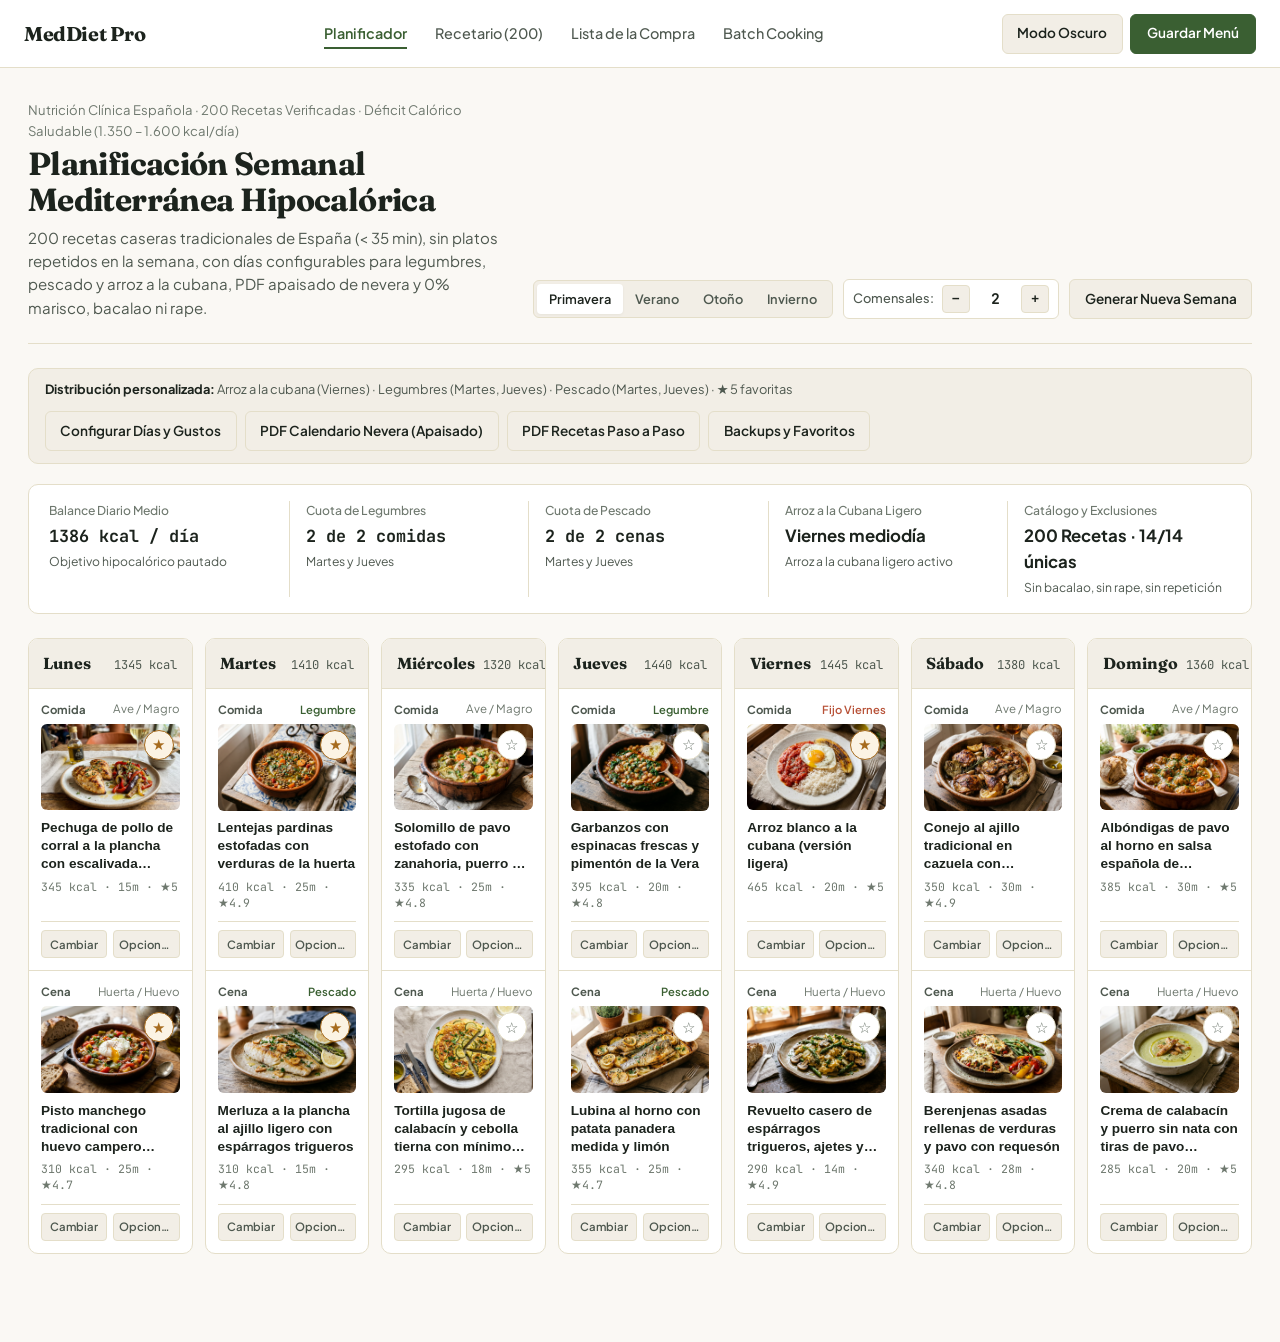
==== index.html @ 4112fdad "feat: inicializacion de MedDiet Pro con 200 recetas, motor relacional y LAMP stack" ====
<!doctype html>
<html lang="es" data-theme="light">
  <head>
    <meta charset="UTF-8" />
    <meta name="viewport" content="width=device-width, initial-scale=1.0" />
    <title>MedDiet Pro — Planificador Mediterráneo Hipocalórico (200 Recetas)</title>
    <meta name="description" content="Aplicación web profesional (LAMP + Vanilla JS ES6+) con 200 recetas mediterráneas españolas hipocalóricas verificadas, personalización de días, generador de PDF apaisado para nevera y recetario paso a paso, favoritos y copias de seguridad." />
    <meta property="og:title" content="MedDiet Pro — Planificador Mediterráneo Hipocalórico (200 Recetas)" />
    <meta property="og:description" content="Aplicación web profesional (LAMP + Vanilla JS ES6+) con 200 recetas mediterráneas españolas hipocalóricas verificadas, personalización de días, generador de PDF apaisado para nevera y recetario paso a paso, favoritos y copias de seguridad." />
    <meta property="og:type" content="website" />
    <meta name="twitter:card" content="summary_large_image" />
    <link rel="preconnect" href="https://fonts.googleapis.com" />
    <link rel="preconnect" href="https://fonts.gstatic.com" crossorigin />
    <link href="https://fonts.googleapis.com/css2?family=Fraunces:opsz,wght@9..144,600;9..144,700&family=JetBrains+Mono:wght@500;700&family=Plus+Jakarta+Sans:wght@400;500;600;700&display=swap" rel="stylesheet" />
    <link rel="stylesheet" href="assets/css/styles.css" />
  </head>
  <body>
    <!-- TOP BAR CONTRACT: 3 ZONAS ESTRICTAS (Marca | 4 Enlaces | Acciones) -->
    <header class="top-header">
      <div class="top-header-inner">
        <button type="button" class="brand-wordmark" data-nav-view="planner">
          MedDiet Pro
        </button>

        <nav class="primary-nav" aria-label="Navegación principal">
          <button type="button" class="nav-link is-active" data-nav-view="planner" aria-current="page">
            Planificador
          </button>
          <button type="button" class="nav-link" data-nav-view="catalog">
            Recetario (200)
          </button>
          <button type="button" class="nav-link" data-nav-view="shopping">
            Lista de la Compra
          </button>
          <button type="button" class="nav-link" data-nav-view="batch">
            Batch Cooking
          </button>
        </nav>

        <div class="header-actions">
          <button type="button" class="btn-secondary" id="theme-toggle-btn" aria-label="Cambiar a modo oscuro">
            Modo Oscuro
          </button>
          <button type="button" class="btn-primary" id="open-saved-menus-btn">
            Guardar Menú
          </button>
        </div>
      </div>
    </header>

    <!-- CONTENEDOR PRINCIPAL SPA -->
    <main class="workspace-container">
      <!-- CABECERA OPERATIVA Y CONTROLES CLÍNICOS -->
      <section class="hero-workspace-bar" aria-label="Configuración del plan semanal">
        <div class="workspace-title-block">
          <p class="workspace-kicker">Nutrición Clínica Española · 200 Recetas Verificadas · Déficit Calórico Saludable (1.350 – 1.600 kcal/día)</p>
          <h1>Planificación Semanal Mediterránea Hipocalórica</h1>
          <p class="workspace-subtitle">
            200 recetas caseras tradicionales de España (&lt; 35 min), sin platos repetidos en la semana, con días configurables para legumbres, pescado y arroz a la cubana, PDF apaisado de nevera y 0% marisco, bacalao ni rape.
          </p>
        </div>

        <div class="controls-cluster">
          <!-- Selector de Estación del Año -->
          <div class="segmented-group" role="group" aria-label="Estación del año">
            <button type="button" class="seg-btn is-active" data-season-btn="primavera" aria-pressed="true">Primavera</button>
            <button type="button" class="seg-btn" data-season-btn="verano" aria-pressed="false">Verano</button>
            <button type="button" class="seg-btn" data-season-btn="otono" aria-pressed="false">Otoño</button>
            <button type="button" class="seg-btn" data-season-btn="invierno" aria-pressed="false">Invierno</button>
          </div>

          <!-- Selector de Comensales (1 a 12 personas) -->
          <div class="diners-stepper" role="group" aria-label="Número de comensales">
            <span class="diners-label">Comensales:</span>
            <button type="button" class="stepper-btn" id="diners-dec-btn" aria-label="Reducir comensales">−</button>
            <span class="diners-count tabular-nums" id="diners-count-display">2</span>
            <button type="button" class="stepper-btn" id="diners-inc-btn" aria-label="Aumentar comensales">+</button>
          </div>

          <button type="button" class="btn-secondary" id="regenerate-week-btn">
            Generar Nueva Semana
          </button>
        </div>
      </section>

      <!-- ==================================================================
           VISTA 1: PLANIFICADOR SEMANAL (7 DÍAS · 14 COMIDAS)
           ================================================================== -->
      <section id="view-planner" class="view-section is-active" aria-label="Calendario semanal">
        <!-- Barra de Personalización, Generadores PDF (Nevera Apaisado + Recetas) y Backups -->
        <div class="planner-utility-bar" aria-label="Herramientas de personalización, impresión PDF y copias de seguridad">
          <div class="utility-summary-text" id="active-preferences-summary">
            <strong>Distribución activa:</strong> Arroz a la cubana (Viernes) · Legumbres (Martes, Jueves) · Pescado (Martes, Jueves) · 0 repeticiones semanales
          </div>
          <div class="utility-actions-group">
            <button type="button" class="btn-secondary" id="open-preferences-btn">
              Configurar Días y Gustos
            </button>
            <button type="button" class="btn-secondary" id="open-fridge-pdf-btn">
              PDF Calendario Nevera (Apaisado)
            </button>
            <button type="button" class="btn-secondary" id="open-booklet-pdf-btn">
              PDF Recetas Paso a Paso
            </button>
            <button type="button" class="btn-secondary" id="open-backup-modal-btn">
              Backups y Favoritos
            </button>
          </div>
        </div>

        <!-- Franja de Auditoría de Reglas Nutricionales Estrictas -->
        <div class="nutrition-summary-strip" aria-label="Resumen de reglas nutricionales">
          <div class="metric-cell">
            <span class="metric-title">Balance Diario Medio</span>
            <span class="metric-value tabular-nums" id="metric-avg-kcal">1415 kcal / día</span>
            <span class="metric-sub">Objetivo hipocalórico pautado</span>
          </div>
          <div class="metric-cell">
            <span class="metric-title">Cuota de Legumbres</span>
            <span class="metric-value tabular-nums" id="metric-legumes">2 de 2 comidas</span>
            <span class="metric-sub" id="metric-legumes-sub">Martes y Jueves (mediodía)</span>
          </div>
          <div class="metric-cell">
            <span class="metric-title">Cuota de Pescado</span>
            <span class="metric-value tabular-nums" id="metric-fish">2 de 2 cenas</span>
            <span class="metric-sub" id="metric-fish-sub">Martes y Jueves (noche)</span>
          </div>
          <div class="metric-cell">
            <span class="metric-title">Arroz a la Cubana Ligero</span>
            <span class="metric-value" id="metric-friday">Viernes mediodía</span>
            <span class="metric-sub" id="metric-friday-sub">Día configurable por comensal</span>
          </div>
          <div class="metric-cell">
            <span class="metric-title">Catálogo y Exclusiones</span>
            <span class="metric-value" id="metric-exclusions">200 Recetas · 0% Marisco</span>
            <span class="metric-sub">Sin bacalao, sin rape, sin repetición</span>
          </div>
        </div>

        <!-- Pestañas deslizables por día en móvil -->
        <div class="mobile-day-strip" id="mobile-day-tabs" aria-label="Seleccionar día de la semana"></div>

        <!-- Cuadrícula de 7 días (Lunes a Domingo) -->
        <div class="weekly-grid" id="weekly-planner-grid"></div>
      </section>

      <!-- ==================================================================
           VISTA 2: RECETARIO COMPLETO (200 RECETAS ESPAÑOLAS REALES)
           ================================================================== -->
      <section id="view-catalog" class="view-section" aria-label="Catálogo de 200 recetas españolas">
        <div class="section-toolbar">
          <div class="segmented-group" role="group" aria-label="Filtrar por categoría gastronómica" style="flex-wrap: wrap;">
            <button type="button" class="seg-btn is-active" data-catalog-cat="all">Todas (200)</button>
            <button type="button" class="seg-btn" data-catalog-cat="legumbre">Legumbres (44)</button>
            <button type="button" class="seg-btn" data-catalog-cat="pescado">Pescados Permitidos (50)</button>
            <button type="button" class="seg-btn" data-catalog-cat="ave_carne_magra">Aves y Carnes Magras (52)</button>
            <button type="button" class="seg-btn" data-catalog-cat="verdura_huevo">Huerta y Huevos (53)</button>
            <button type="button" class="seg-btn" data-catalog-cat="favorites">★ Mis Favoritas</button>
          </div>

          <div style="display: flex; align-items: center; gap: 0.75rem; flex-wrap: wrap;">
            <span class="slot-meta-line tabular-nums" id="catalog-count-label">200 recetas verificadas</span>
            <label for="catalog-search-input" class="slot-meta-line" style="position: absolute; width: 1px; height: 1px; overflow: hidden; clip: rect(0,0,0,0);">Buscar receta</label>
            <input
              type="search"
              id="catalog-search-input"
              class="search-input"
              placeholder="Buscar lentejas, merluza, pisto, pavo, gazpacho..."
            />
          </div>
        </div>

        <!-- Barra de ordenación del Recetario (Valoración, Facilidad, Tiempo, Calorías) -->
        <div class="sort-bar" aria-label="Ordenar recetas del catálogo">
          <span class="slot-meta-line"><strong>Ordenar las 200 recetas por:</strong></span>
          <div class="sort-options-group">
            <button type="button" class="sort-chip is-active" data-catalog-sort="recommended">Recomendadas</button>
            <button type="button" class="sort-chip" data-catalog-sort="rating">Más buenas (★ Valoración)</button>
            <button type="button" class="sort-chip" data-catalog-sort="easiest">Más fáciles</button>
            <button type="button" class="sort-chip" data-catalog-sort="fastest">Menos tiempo (rápidas)</button>
            <button type="button" class="sort-chip" data-catalog-sort="kcal">Menos calorías</button>
          </div>
        </div>

        <div class="catalog-grid" id="catalog-recipes-grid"></div>
      </section>

      <!-- ==================================================================
           VISTA 3: LISTA DE LA COMPRA EXACTA, COMPACTA Y AGRUPADA
           ================================================================== -->
      <section id="view-shopping" class="view-section" aria-label="Lista de la compra semanal">
        <div class="section-toolbar">
          <div>
            <h2 class="aisle-title" style="font-size: 1.25rem;">Lista de la Compra Unificada por Pasillos</h2>
            <p class="slot-meta-line tabular-nums" id="shopping-summary-meta">
              Calculando suma exacta de las 14 comidas semanales...
            </p>
          </div>

          <div style="display: flex; flex-wrap: wrap; gap: 0.6rem;">
            <button type="button" class="btn-primary" id="copy-whatsapp-btn">
              Copiar lista para WhatsApp
            </button>
            <button type="button" class="btn-secondary" id="print-shopping-btn">
              Imprimir Lista
            </button>
            <button type="button" class="btn-ghost" id="clear-checked-shopping-btn">
              Desmarcar todo
            </button>
          </div>
        </div>

        <div class="shopping-grid" id="shopping-aisles-grid"></div>
      </section>

      <!-- ==================================================================
           VISTA 4: ASISTENTE DE BATCH COOKING DOMINICAL (60-90 MIN)
           ================================================================== -->
      <section id="view-batch" class="view-section" aria-label="Asistente de Batch Cooking Dominical">
        <div class="section-toolbar">
          <div>
            <h2 class="aisle-title" style="font-size: 1.25rem;">Plan Dominical de Batch Cooking (60 – 90 min)</h2>
            <p class="slot-meta-line">
              Secuencia optimizada de fuegos y horno generada dinámicamente a partir de los 14 platos de tu semana actual.
            </p>
          </div>
        </div>

        <div class="batch-timeline" id="batch-cooking-timeline"></div>
      </section>
    </main>

    <!-- CONTENEDORES EXCLUSIVOS PARA IMPRESIÓN / GENERACIÓN DE PDF NATIVO -->
    <section id="printable-fridge-sheet" class="print-only-sheet" aria-hidden="true"></section>
    <section id="printable-recipes-booklet" class="print-only-sheet" aria-hidden="true"></section>

    <!-- BARRA DE NAVEGACIÓN INFERIOR FIJA EN MÓVIL -->
    <nav class="mobile-bottom-nav" aria-label="Navegación móvil">
      <button type="button" class="mobile-nav-btn is-active" data-nav-view="planner">
        <span>Planificador</span>
      </button>
      <button type="button" class="mobile-nav-btn" data-nav-view="catalog">
        <span>Recetario</span>
      </button>
      <button type="button" class="mobile-nav-btn" data-nav-view="shopping">
        <span>Compra</span>
      </button>
      <button type="button" class="mobile-nav-btn" data-nav-view="batch">
        <span>Batch Cooking</span>
      </button>
    </nav>

    <!-- ==================================================================
         MODAL 1: FICHA COMPLETA DE RECETA
         ================================================================== -->
    <div class="modal-backdrop" id="recipe-detail-modal" role="dialog" aria-modal="true" aria-labelledby="recipe-modal-title">
      <div class="modal-dialog">
        <header class="modal-header">
          <h2 class="modal-title" id="recipe-modal-title">Ficha de Receta</h2>
          <button type="button" class="btn-secondary" data-close-modal="true" aria-label="Cerrar ficha de receta">
            Cerrar
          </button>
        </header>
        <div class="modal-body" id="recipe-modal-body"></div>
      </div>
    </div>

    <!-- ==================================================================
         MODAL 2: INTERCAMBIADOR DE PLATOS (TODOS LOS COMPATIBLES SIN REPETICIÓN)
         ================================================================== -->
    <div class="modal-backdrop" id="alternatives-modal" role="dialog" aria-modal="true" aria-labelledby="alternatives-modal-title">
      <div class="modal-dialog is-wide">
        <header class="modal-header">
          <div>
            <h2 class="modal-title" id="alternatives-modal-title">Alternativas Compatibles</h2>
            <p class="slot-meta-line" id="alternatives-modal-subtitle"></p>
          </div>
          <button type="button" class="btn-secondary" data-close-modal="true" aria-label="Cerrar alternativas">
            Cerrar
          </button>
        </header>
        <div class="modal-body">
          <!-- Controles de ordenación y búsqueda dentro de las alternativas -->
          <div class="sort-bar" style="margin-bottom: 0;">
            <div class="sort-options-group">
              <span class="slot-meta-line" style="margin-right: 0.3rem;"><strong>Ordenar por:</strong></span>
              <button type="button" class="sort-chip is-active" data-alt-sort="recommended">Recomendadas</button>
              <button type="button" class="sort-chip" data-alt-sort="rating">Más buenas ★</button>
              <button type="button" class="sort-chip" data-alt-sort="easiest">Más fáciles</button>
              <button type="button" class="sort-chip" data-alt-sort="fastest">Menos tiempo</button>
              <button type="button" class="sort-chip" data-alt-sort="kcal">Menos kcal</button>
            </div>
            <input
              type="search"
              id="alternatives-search-input"
              class="search-input"
              style="min-width: 220px; padding: 0.4rem 0.75rem; font-size: 0.82rem;"
              placeholder="Filtrar plato o ingrediente..."
            />
          </div>
          <div id="alternatives-modal-list"></div>
        </div>
      </div>
    </div>

    <!-- ==================================================================
         MODAL 3: MODO COCINA (PANTALLA COMPLETA + TEMPORIZADORES)
         ================================================================== -->
    <div class="modal-backdrop" id="cooking-mode-modal" role="dialog" aria-modal="true" aria-labelledby="cooking-modal-title">
      <div class="modal-dialog">
        <header class="modal-header">
          <h2 class="modal-title" id="cooking-modal-title">Modo Cocina Paso a Paso</h2>
          <button type="button" class="btn-secondary" data-close-modal="true" aria-label="Salir del modo cocina">
            Salir
          </button>
        </header>
        <div class="modal-body" id="cooking-modal-body"></div>
      </div>
    </div>

    <!-- ==================================================================
         MODAL 4: GUARDAR Y RECUPERAR MENÚS SEMANALES EN MYSQL
         ================================================================== -->
    <div class="modal-backdrop" id="saved-menus-modal" role="dialog" aria-modal="true" aria-labelledby="saved-menus-modal-title">
      <div class="modal-dialog">
        <header class="modal-header">
          <div>
            <h2 class="modal-title" id="saved-menus-modal-title">Menús Semanales Guardados</h2>
            <p class="slot-meta-line">Guarda tu planificación actual en MySQL / navegador o recupera un menú anterior con un clic.</p>
          </div>
          <button type="button" class="btn-secondary" data-close-modal="true" aria-label="Cerrar ventana de menús guardados">
            Cerrar
          </button>
        </header>
        <div class="modal-body">
          <form id="save-menu-form" style="display: flex; flex-direction: column; gap: 0.65rem;">
            <label for="save-menu-name-input" class="aisle-title" style="font-size: 0.92rem;">
              Guardar el menú de esta semana con nombre personalizado:
            </label>
            <div style="display: flex; gap: 0.65rem; flex-wrap: wrap;">
              <input
                type="text"
                id="save-menu-name-input"
                class="search-input"
                style="flex: 1;"
                placeholder="Ej. Semana Definición Primavera (-0,8 kg)"
              />
              <button type="submit" class="btn-primary">
                Guardar en Base de Datos
              </button>
            </div>
            <p id="save-menu-error" class="slot-rule-tag is-fixed-friday" style="display: none;"></p>
          </form>

          <div>
            <h3 class="aisle-title" style="margin-bottom: 0.65rem;">Biblioteca de Menús Guardados</h3>
            <div class="steps-list" id="saved-menus-list"></div>
          </div>
        </div>
      </div>
    </div>

    <!-- ==================================================================
         MODAL 5: CONFIGURADOR DE DÍAS (LEGUMBRES, ARROZ CUBANA, PESCADO) Y GUSTOS
         ================================================================== -->
    <div class="modal-backdrop" id="preferences-modal" role="dialog" aria-modal="true" aria-labelledby="preferences-modal-title">
      <div class="modal-dialog is-wide">
        <header class="modal-header">
          <div>
            <h2 class="modal-title" id="preferences-modal-title">Configurar Días de la Semana y Preferencias</h2>
            <p class="slot-meta-line">Elige qué días quieres tomar el Arroz a la cubana, las Legumbres y el Pescado, e indica ingredientes deseados o a evitar.</p>
          </div>
          <button type="button" class="btn-secondary" data-close-modal="true" aria-label="Cerrar configuración">
            Cerrar
          </button>
        </header>
        <div class="modal-body" id="preferences-modal-body"></div>
      </div>
    </div>

    <!-- ==================================================================
         MODAL 6: GENERADOR Y VISTA PREVIA DE PDF (FOLIO APAISADO NEVERA / RECETARIO)
         ================================================================== -->
    <div class="modal-backdrop" id="pdf-preview-modal" role="dialog" aria-modal="true" aria-labelledby="pdf-modal-title">
      <div class="modal-dialog is-wide" style="max-width: 1120px;">
        <header class="modal-header">
          <div>
            <h2 class="modal-title" id="pdf-modal-title">Generador de PDF Listo para Imprimir</h2>
            <p class="slot-meta-line" id="pdf-modal-subtitle"></p>
          </div>
          <div style="display: flex; gap: 0.5rem; flex-wrap: wrap;">
            <button type="button" class="btn-primary" id="trigger-browser-pdf-print-btn">
              Imprimir / Guardar PDF ahora
            </button>
            <button type="button" class="btn-secondary" id="download-standalone-pdf-html-btn">
              Descargar Documento Imprimible
            </button>
            <button type="button" class="btn-secondary" data-close-modal="true" aria-label="Cerrar vista previa PDF">
              Cerrar
            </button>
          </div>
        </header>
        <div class="modal-body" id="pdf-preview-modal-body"></div>
      </div>
    </div>

    <!-- ==================================================================
         MODAL 7: CENTRO DE BACKUPS (EXPORTAR/IMPORTAR JSON) Y FAVORITOS
         ================================================================== -->
    <div class="modal-backdrop" id="backup-modal" role="dialog" aria-modal="true" aria-labelledby="backup-modal-title">
      <div class="modal-dialog is-wide">
        <header class="modal-header">
          <div>
            <h2 class="modal-title" id="backup-modal-title">Backups, Restauración y Platos Favoritos</h2>
            <p class="slot-meta-line">Exporta o importa una copia de seguridad completa con tus opciones, comidas favoritas y menús semanales generados.</p>
          </div>
          <button type="button" class="btn-secondary" data-close-modal="true" aria-label="Cerrar centro de backups">
            Cerrar
          </button>
        </header>
        <div class="modal-body" id="backup-modal-body"></div>
      </div>
    </div>

    <!-- NOTIFICACIÓN TOAST -->
    <div id="app-toast" class="toast-banner" role="status" aria-live="polite"></div>

    <script type="module" src="assets/js/app.js"></script>
  </body>
</html>
---- assets/css/styles.css ----
/* ==========================================================================
   MEDDIET PRO — HOJA DE ESTILOS NATIVA (CSS3 + VARIABLES TEMÁTICAS)
   Estética: Mediterranean Modern · Modo Claro y Modo Oscuro · 100% Responsive
   CERO dependencias de compilación
   ========================================================================== */

:root {
  /* Paleta Modo Claro — Oliva Mediterráneo, Alabastro y Terracota Suave */
  --bg-canvas: #FAF8F4;
  --bg-surface: #FFFFFF;
  --bg-subtle: #F2EEE6;
  --bg-elevated: #FFFFFF;
  --border-hairline: #E4DEC9;
  --border-strong: #CEC5AB;

  --text-primary: #1C231D;
  --text-secondary: #4E584F;
  --text-muted: #6E786E;

  --accent-primary: #3A5F32;
  --accent-primary-hover: #2D4B26;
  --accent-primary-soft: #EBF1E8;
  --accent-terracotta: #B85238;
  --accent-terracotta-soft: #F9ECE8;
  --accent-amber: #A66B1E;
  --accent-amber-soft: #FBF3E4;

  --shadow-subtle: 0 1px 3px rgba(28, 35, 29, 0.05);
  --shadow-modal: 0 24px 48px rgba(20, 26, 21, 0.18);

  --font-display: 'Fraunces', Georgia, serif;
  --font-sans: 'Plus Jakarta Sans', -apple-system, BlinkMacSystemFont, sans-serif;
  --font-mono: 'JetBrains Mono', monospace;

  --radius-sm: 6px;
  --radius-md: 10px;
  --radius-lg: 14px;
}

[data-theme="dark"] {
  /* Paleta Modo Oscuro — Pizarra Profundo y Verde Salvia */
  --bg-canvas: #111613;
  --bg-surface: #19201C;
  --bg-subtle: #212A25;
  --bg-elevated: #232D27;
  --border-hairline: #2C3830;
  --border-strong: #3D4D42;

  --text-primary: #F1F4F0;
  --text-secondary: #B7C2B9;
  --text-muted: #869489;

  --accent-primary: #6FA662;
  --accent-primary-hover: #82B875;
  --accent-primary-soft: #1F311D;
  --accent-terracotta: #E07A5F;
  --accent-terracotta-soft: #36211C;
  --accent-amber: #E5A94E;
  --accent-amber-soft: #332815;

  --shadow-subtle: 0 1px 3px rgba(0, 0, 0, 0.35);
  --shadow-modal: 0 24px 48px rgba(0, 0, 0, 0.65);
}

*,
*::before,
*::after {
  box-sizing: border-box;
  margin: 0;
  padding: 0;
}

html {
  font-size: 16px;
  scroll-behavior: smooth;
  -webkit-text-size-adjust: 100%;
}

body {
  font-family: var(--font-sans);
  background-color: var(--bg-canvas);
  color: var(--text-primary);
  line-height: 1.55;
  min-height: 100vh;
  transition: background-color 160ms ease, color 160ms ease;
  padding-bottom: 76px;
}

@media (min-width: 960px) {
  body {
    padding-bottom: 32px;
  }
}

[data-theme="dark"] body {
  letter-spacing: 0.008em;
}

.tabular-nums {
  font-variant-numeric: tabular-nums;
  font-family: var(--font-mono);
}

/* ==========================================================================
   1. TOP BAR CONTRACT (3 ZONAS ESTRICTAS: Marca | 4 Enlaces | 1 Acción)
   ========================================================================== */
.top-header {
  position: sticky;
  top: 0;
  z-index: 40;
  background-color: var(--bg-surface);
  border-bottom: 1px solid var(--border-hairline);
}

.top-header-inner {
  max-width: 1440px;
  margin: 0 auto;
  padding: 0.75rem 1rem;
  display: flex;
  align-items: center;
  justify-content: space-between;
  gap: 0.75rem;
}

@media (min-width: 860px) {
  .top-header-inner {
    padding: 0.85rem 1.5rem;
    gap: 2rem;
  }
}

.brand-wordmark {
  font-family: var(--font-display);
  font-size: 1.25rem;
  font-weight: 700;
  color: var(--text-primary);
  text-decoration: none;
  white-space: nowrap;
  flex-shrink: 0;
  letter-spacing: -0.02em;
  background: none;
  border: none;
  cursor: pointer;
}

.primary-nav {
  display: none;
  align-items: center;
  gap: 1.75rem;
}

@media (min-width: 860px) {
  .primary-nav {
    display: flex;
  }
}

.nav-link {
  background: none;
  border: none;
  font-family: var(--font-sans);
  font-size: 0.9rem;
  font-weight: 500;
  color: var(--text-secondary);
  cursor: pointer;
  padding: 0.35rem 0;
  white-space: nowrap;
  flex-shrink: 0;
  border-bottom: 2px solid transparent;
  transition: color 150ms ease, border-color 150ms ease;
}

.nav-link:hover {
  color: var(--text-primary);
}

.nav-link.is-active {
  color: var(--accent-primary);
  border-bottom-color: var(--accent-primary);
  font-weight: 600;
}

.header-actions {
  display: flex;
  align-items: center;
  gap: 0.45rem;
  flex-shrink: 0;
}

@media (max-width: 640px) {
  .header-actions .btn-primary,
  .header-actions .btn-secondary {
    padding: 0.42rem 0.65rem;
    font-size: 0.78rem;
    min-height: 36px;
  }
}

/* ==========================================================================
   2. BOTONES Y CONTROLES INTERACTIVOS
   ========================================================================== */
.btn-primary,
.btn-secondary,
.btn-ghost,
.btn-icon {
  font-family: var(--font-sans);
  font-size: 0.85rem;
  font-weight: 600;
  line-height: 1.2;
  border-radius: var(--radius-sm);
  cursor: pointer;
  white-space: nowrap;
  flex-shrink: 0;
  display: inline-flex;
  align-items: center;
  justify-content: center;
  gap: 0.45rem;
  transition: transform 140ms ease, opacity 140ms ease, background-color 140ms ease;
  min-height: 40px;
}

.btn-primary {
  padding: 0.55rem 1rem;
  background-color: var(--accent-primary);
  color: #FFFFFF;
  border: 1px solid var(--accent-primary);
}

[data-theme="dark"] .btn-primary {
  color: #0D140E;
}

.btn-primary:hover {
  background-color: var(--accent-primary-hover);
}

.btn-secondary {
  padding: 0.5rem 0.9rem;
  background-color: var(--bg-subtle);
  color: var(--text-primary);
  border: 1px solid var(--border-hairline);
  text-decoration: none;
}

.btn-secondary:hover {
  border-color: var(--border-strong);
}

.btn-ghost {
  padding: 0.4rem 0.7rem;
  background: transparent;
  color: var(--text-secondary);
  border: 1px solid transparent;
  min-height: 34px;
  font-size: 0.8rem;
}

.btn-ghost:hover {
  color: var(--text-primary);
  background-color: var(--bg-subtle);
}

.btn-icon {
  width: 40px;
  height: 40px;
  padding: 0;
  background-color: var(--bg-subtle);
  color: var(--text-primary);
  border: 1px solid var(--border-hairline);
}

.btn-icon:hover {
  border-color: var(--border-strong);
}

button:focus-visible,
input:focus-visible,
select:focus-visible,
a:focus-visible {
  outline: 2px solid var(--accent-primary);
  outline-offset: 2px;
}

/* ==========================================================================
   3. WORKSPACE PRINCIPAL Y BARRA DE CONTROL CLÍNICO-NUTRICIONAL
   ========================================================================== */
.workspace-container {
  max-width: 1440px;
  margin: 0 auto;
  padding: 1.5rem 1.25rem 2.5rem;
}

@media (min-width: 960px) {
  .workspace-container {
    padding: 2rem 1.75rem 3.5rem;
  }
}

.hero-workspace-bar {
  display: flex;
  flex-direction: column;
  gap: 1.25rem;
  padding-bottom: 1.5rem;
  margin-bottom: 1.5rem;
  border-bottom: 1px solid var(--border-hairline);
}

@media (min-width: 1080px) {
  .hero-workspace-bar {
    flex-direction: row;
    align-items: flex-end;
    justify-content: space-between;
  }
}

.workspace-title-block h1 {
  font-family: var(--font-display);
  font-size: clamp(1.65rem, 2.5vw, 2.35rem);
  font-weight: 700;
  letter-spacing: -0.02em;
  line-height: 1.15;
  text-wrap: balance;
  color: var(--text-primary);
  margin-bottom: 0.4rem;
}

.workspace-kicker {
  font-size: 0.82rem;
  color: var(--text-muted);
  margin-bottom: 0.3rem;
}

.workspace-subtitle {
  font-size: 0.94rem;
  color: var(--text-secondary);
  max-width: 68ch;
}

.controls-cluster {
  display: flex;
  flex-wrap: wrap;
  align-items: center;
  gap: 0.65rem;
  flex-shrink: 0;
}

/* Selector Segmentado de Estación */
.segmented-group {
  display: inline-flex;
  align-items: center;
  background-color: var(--bg-subtle);
  padding: 3px;
  border-radius: var(--radius-sm);
  border: 1px solid var(--border-hairline);
}

.seg-btn {
  border: none;
  background: transparent;
  color: var(--text-secondary);
  font-family: var(--font-sans);
  font-size: 0.8rem;
  font-weight: 600;
  padding: 0.42rem 0.75rem;
  border-radius: 4px;
  cursor: pointer;
  white-space: nowrap;
  transition: background-color 140ms ease, color 140ms ease;
}

.seg-btn:hover {
  color: var(--text-primary);
}

.seg-btn.is-active {
  background-color: var(--bg-surface);
  color: var(--text-primary);
  box-shadow: var(--shadow-subtle);
}

/* Selector de Comensales (1 a 12) */
.diners-stepper {
  display: inline-flex;
  align-items: center;
  gap: 0.5rem;
  background-color: var(--bg-surface);
  border: 1px solid var(--border-hairline);
  border-radius: var(--radius-sm);
  padding: 0.25rem 0.55rem;
  min-height: 40px;
}

.diners-label {
  font-size: 0.8rem;
  color: var(--text-secondary);
  font-weight: 500;
  white-space: nowrap;
}

.stepper-btn {
  width: 28px;
  height: 28px;
  border-radius: 4px;
  border: 1px solid var(--border-hairline);
  background-color: var(--bg-subtle);
  color: var(--text-primary);
  font-weight: 700;
  cursor: pointer;
  display: inline-flex;
  align-items: center;
  justify-content: center;
}

.stepper-btn:hover:not(:disabled) {
  border-color: var(--accent-primary);
  color: var(--accent-primary);
}

.stepper-btn:disabled {
  opacity: 0.4;
  cursor: not-allowed;
}

.diners-count {
  font-size: 0.92rem;
  font-weight: 700;
  min-width: 2.2rem;
  text-align: center;
  color: var(--text-primary);
}

/* ==========================================================================
   4. FRANJA DE AUDITORÍA NUTRICIONAL Y REGLAS DURAS (SIN PILLS)
   ========================================================================== */
.nutrition-summary-strip {
  display: grid;
  grid-template-columns: repeat(2, 1fr);
  gap: 1rem;
  padding: 1rem 1.25rem;
  background-color: var(--bg-surface);
  border: 1px solid var(--border-hairline);
  border-radius: var(--radius-md);
  margin-bottom: 1.5rem;
}

@media (min-width: 900px) {
  .nutrition-summary-strip {
    grid-template-columns: repeat(5, 1fr);
  }
}

.metric-cell {
  display: flex;
  flex-direction: column;
  gap: 0.2rem;
}

.metric-cell + .metric-cell {
  border-left: none;
}

@media (min-width: 900px) {
  .metric-cell + .metric-cell {
    border-left: 1px solid var(--border-hairline);
    padding-left: 1rem;
  }
}

.metric-title {
  font-size: 0.76rem;
  color: var(--text-muted);
  font-weight: 500;
}

.metric-value {
  font-size: 1.05rem;
  font-weight: 700;
  color: var(--text-primary);
}

.metric-sub {
  font-size: 0.76rem;
  color: var(--text-secondary);
}

/* ==========================================================================
   5. SELECTOR DE DÍA MÓVIL Y CUADRÍCULA SEMANAL DE 7 DÍAS (ESCRITORIO)
   ========================================================================== */
.mobile-day-strip {
  display: flex;
  overflow-x: auto;
  gap: 0.4rem;
  padding-bottom: 0.75rem;
  margin-bottom: 1rem;
  scrollbar-width: none;
}

.mobile-day-strip::-webkit-scrollbar {
  display: none;
}

@media (min-width: 1024px) {
  .mobile-day-strip {
    display: none;
  }
}

.mobile-day-tab {
  border: 1px solid var(--border-hairline);
  background-color: var(--bg-surface);
  color: var(--text-secondary);
  padding: 0.5rem 0.85rem;
  border-radius: var(--radius-sm);
  font-size: 0.82rem;
  font-weight: 600;
  cursor: pointer;
  white-space: nowrap;
  flex-shrink: 0;
}

.mobile-day-tab.is-active {
  background-color: var(--accent-primary);
  color: #FFFFFF;
  border-color: var(--accent-primary);
}

[data-theme="dark"] .mobile-day-tab.is-active {
  color: #0D140E;
}

.weekly-grid {
  display: grid;
  grid-template-columns: 1fr;
  gap: 1rem;
}

@media (min-width: 768px) and (max-width: 1023px) {
  .weekly-grid {
    grid-template-columns: repeat(2, 1fr);
  }
}

@media (min-width: 1024px) {
  .weekly-grid {
    grid-template-columns: repeat(7, minmax(0, 1fr));
    gap: 0.75rem;
  }
}

.day-column {
  background-color: var(--bg-surface);
  border: 1px solid var(--border-hairline);
  border-radius: var(--radius-md);
  display: flex;
  flex-direction: column;
  overflow: hidden;
}

@media (max-width: 767px) {
  .day-column.is-hidden-mobile {
    display: none;
  }
}

.day-header {
  padding: 0.75rem 0.9rem;
  background-color: var(--bg-subtle);
  border-bottom: 1px solid var(--border-hairline);
  display: flex;
  align-items: baseline;
  justify-content: space-between;
  gap: 0.5rem;
}

.day-name {
  font-family: var(--font-display);
  font-size: 1rem;
  font-weight: 700;
  color: var(--text-primary);
  text-transform: capitalize;
}

.day-kcal {
  font-size: 0.76rem;
  color: var(--text-secondary);
  white-space: nowrap;
}

.meal-slot {
  padding: 0.75rem;
  display: flex;
  flex-direction: column;
  justify-content: space-between;
  flex: 1;
  gap: 0.65rem;
}

.meal-slot + .meal-slot {
  border-top: 1px solid var(--border-hairline);
}

.slot-kicker {
  display: flex;
  align-items: center;
  justify-content: space-between;
  gap: 0.25rem;
  font-size: 0.71rem;
  color: var(--text-muted);
  margin-bottom: 0.35rem;
  white-space: nowrap;
  overflow: hidden;
}

.slot-type-label {
  font-weight: 700;
  color: var(--text-secondary);
  flex-shrink: 0;
}

.slot-rule-tag {
  font-size: 0.7rem;
  color: var(--accent-primary);
  font-weight: 600;
  white-space: nowrap;
  overflow: hidden;
  text-overflow: ellipsis;
}

.slot-rule-tag.is-fixed-friday {
  color: var(--accent-terracotta);
}

.slot-thumb-btn {
  display: block;
  width: 100%;
  border: none;
  background: none;
  padding: 0;
  cursor: pointer;
  text-align: left;
}

.slot-thumb-wrap {
  width: 100%;
  aspect-ratio: 16 / 10;
  border-radius: var(--radius-sm);
  overflow: hidden;
  background-color: var(--bg-subtle);
  margin-bottom: 0.55rem;
  position: relative;
}

.slot-thumb-wrap img {
  width: 100%;
  height: 100%;
  object-fit: cover;
  display: block;
  transition: transform 200ms ease;
}

.slot-thumb-btn:hover .slot-thumb-wrap img {
  transform: scale(1.03);
}

.slot-recipe-title {
  font-size: 0.85rem;
  font-weight: 600;
  color: var(--text-primary);
  line-height: 1.32;
  margin-bottom: 0.35rem;
  display: -webkit-box;
  -webkit-line-clamp: 3;
  -webkit-box-orient: vertical;
  overflow: hidden;
}

.slot-thumb-btn:hover .slot-recipe-title {
  color: var(--accent-primary);
}

/* Metadata sin pills: texto limpio separado por punto medio */
.slot-meta-line {
  font-size: 0.72rem;
  color: var(--text-muted);
  line-height: 1.4;
  overflow: hidden;
  text-overflow: ellipsis;
}

.slot-actions {
  display: grid;
  grid-template-columns: repeat(2, minmax(0, 1fr));
  gap: 0.35rem;
  padding-top: 0.5rem;
  border-top: 1px solid var(--border-hairline);
}

.slot-actions.is-single {
  grid-template-columns: 1fr;
}

.slot-btn {
  border: 1px solid var(--border-hairline);
  background-color: var(--bg-subtle);
  color: var(--text-secondary);
  font-family: var(--font-sans);
  font-size: 0.71rem;
  font-weight: 600;
  padding: 0.34rem 0.3rem;
  border-radius: 4px;
  cursor: pointer;
  white-space: nowrap;
  overflow: hidden;
  text-overflow: ellipsis;
  text-align: center;
  transition: border-color 140ms ease, color 140ms ease;
}

.slot-btn:hover:not(:disabled) {
  border-color: var(--accent-primary);
  color: var(--text-primary);
}

.slot-btn:disabled {
  opacity: 0.55;
  cursor: not-allowed;
}

/* ==========================================================================
   6. VISTAS SECUNDARIAS: RECETARIO, LISTA DE LA COMPRA Y BATCH COOKING
   ========================================================================== */
.view-section {
  display: none;
}

.view-section.is-active {
  display: block;
}

.section-toolbar {
  display: flex;
  flex-wrap: wrap;
  align-items: center;
  justify-content: space-between;
  gap: 1rem;
  margin-bottom: 1.5rem;
  padding-bottom: 1rem;
  border-bottom: 1px solid var(--border-hairline);
}

.search-input {
  font-family: var(--font-sans);
  font-size: 0.88rem;
  padding: 0.55rem 0.9rem;
  border-radius: var(--radius-sm);
  border: 1px solid var(--border-hairline);
  background-color: var(--bg-surface);
  color: var(--text-primary);
  min-width: 260px;
}

.catalog-grid {
  display: grid;
  grid-template-columns: repeat(auto-fill, minmax(290px, 1fr));
  gap: 1.25rem;
}

.recipe-card {
  background-color: var(--bg-surface);
  border: 1px solid var(--border-hairline);
  border-radius: var(--radius-md);
  overflow: hidden;
  display: flex;
  flex-direction: column;
  justify-content: space-between;
}

.recipe-card-media {
  aspect-ratio: 16 / 10;
  background-color: var(--bg-subtle);
  overflow: hidden;
}

.recipe-card-media img {
  width: 100%;
  height: 100%;
  object-fit: cover;
  display: block;
}

.recipe-card-body {
  padding: 1.1rem;
  display: flex;
  flex-direction: column;
  gap: 0.5rem;
  flex: 1;
}

.recipe-card-kicker {
  font-size: 0.75rem;
  color: var(--text-muted);
}

.recipe-card-title {
  font-family: var(--font-display);
  font-size: 1.05rem;
  font-weight: 700;
  color: var(--text-primary);
  line-height: 1.3;
}

.recipe-card-tip {
  font-size: 0.82rem;
  color: var(--text-secondary);
  display: -webkit-box;
  -webkit-line-clamp: 2;
  -webkit-box-orient: vertical;
  overflow: hidden;
}

.recipe-card-footer {
  padding: 0.8rem 1.1rem;
  border-top: 1px solid var(--border-hairline);
  display: flex;
  align-items: center;
  justify-content: space-between;
  gap: 0.5rem;
}

/* LISTA DE LA COMPRA AGRUPADA POR PASILLOS */
.shopping-grid {
  display: grid;
  grid-template-columns: repeat(auto-fill, minmax(340px, 1fr));
  gap: 1.25rem;
}

.aisle-block {
  background-color: var(--bg-surface);
  border: 1px solid var(--border-hairline);
  border-radius: var(--radius-md);
  overflow: hidden;
}

.aisle-header {
  padding: 0.85rem 1.1rem;
  background-color: var(--bg-subtle);
  border-bottom: 1px solid var(--border-hairline);
  display: flex;
  align-items: center;
  justify-content: space-between;
}

.aisle-title {
  font-family: var(--font-display);
  font-size: 0.98rem;
  font-weight: 700;
  color: var(--text-primary);
}

.aisle-count {
  font-size: 0.76rem;
  color: var(--text-muted);
}

.shopping-list-items {
  list-style: none;
}

.shopping-item {
  display: flex;
  align-items: flex-start;
  justify-content: space-between;
  gap: 0.75rem;
  padding: 0.7rem 1.1rem;
  border-bottom: 1px solid var(--border-hairline);
  cursor: pointer;
  transition: background-color 120ms ease;
}

.shopping-item:last-child {
  border-bottom: none;
}

.shopping-item:hover {
  background-color: var(--bg-subtle);
}

.shopping-item.is-checked .shopping-item-name {
  text-decoration: line-through;
  color: var(--text-muted);
}

.shopping-item-left {
  display: flex;
  align-items: flex-start;
  gap: 0.65rem;
}

.shopping-checkbox {
  width: 18px;
  height: 18px;
  margin-top: 2px;
  accent-color: var(--accent-primary);
  cursor: pointer;
  flex-shrink: 0;
}

.shopping-item-name {
  font-size: 0.88rem;
  font-weight: 500;
  color: var(--text-primary);
}

.shopping-item-sub {
  font-size: 0.73rem;
  color: var(--text-muted);
  margin-top: 0.12rem;
}

.shopping-item-qty {
  font-size: 0.84rem;
  font-weight: 700;
  color: var(--text-primary);
  white-space: nowrap;
  flex-shrink: 0;
}

/* ASISTENTE DE BATCH COOKING DOMINICAL */
.batch-timeline {
  display: grid;
  grid-template-columns: 1fr;
  gap: 1rem;
}

@media (min-width: 900px) {
  .batch-timeline {
    grid-template-columns: repeat(2, 1fr);
  }
}

.batch-step-card {
  background-color: var(--bg-surface);
  border: 1px solid var(--border-hairline);
  border-radius: var(--radius-md);
  padding: 1.25rem;
  display: flex;
  flex-direction: column;
  gap: 0.55rem;
}

.batch-step-header {
  display: flex;
  align-items: baseline;
  justify-content: space-between;
  gap: 0.75rem;
}

.batch-step-number {
  font-size: 0.78rem;
  font-weight: 700;
  color: var(--accent-primary);
}

.batch-step-duration {
  font-size: 0.78rem;
  color: var(--text-muted);
}

.batch-step-title {
  font-family: var(--font-display);
  font-size: 1.08rem;
  font-weight: 700;
  color: var(--text-primary);
}

.batch-step-desc {
  font-size: 0.88rem;
  color: var(--text-secondary);
}

/* ==========================================================================
   7. MODALES DINÁMICOS (FICHA DE RECETA, ALTERNATIVAS, MODO COCINA, GUARDADO)
   ========================================================================== */
.modal-backdrop {
  position: fixed;
  inset: 0;
  z-index: 80;
  background-color: rgba(12, 16, 13, 0.68);
  backdrop-filter: blur(3px);
  display: none;
  align-items: center;
  justify-content: center;
  padding: 1rem;
  overflow-y: auto;
}

.modal-backdrop.is-open {
  display: flex;
}

.modal-dialog {
  background-color: var(--bg-surface);
  border: 1px solid var(--border-hairline);
  border-radius: var(--radius-lg);
  box-shadow: var(--shadow-modal);
  width: 100%;
  max-width: 820px;
  max-height: 90vh;
  overflow-y: auto;
  display: flex;
  flex-direction: column;
}

.modal-dialog.is-wide {
  max-width: 960px;
}

.modal-header {
  padding: 1.15rem 1.5rem;
  border-bottom: 1px solid var(--border-hairline);
  display: flex;
  align-items: flex-start;
  justify-content: space-between;
  gap: 1rem;
  position: sticky;
  top: 0;
  background-color: var(--bg-surface);
  z-index: 5;
}

.modal-title {
  font-family: var(--font-display);
  font-size: 1.35rem;
  font-weight: 700;
  color: var(--text-primary);
  line-height: 1.25;
}

.modal-body {
  padding: 1.5rem;
  display: flex;
  flex-direction: column;
  gap: 1.5rem;
}

.recipe-hero-split {
  display: grid;
  grid-template-columns: 1fr;
  gap: 1.25rem;
}

@media (min-width: 720px) {
  .recipe-hero-split {
    grid-template-columns: 1.15fr 1fr;
    align-items: stretch;
  }
}

.recipe-hero-img-wrap {
  border-radius: var(--radius-md);
  overflow: hidden;
  background-color: var(--bg-subtle);
  aspect-ratio: 4 / 3;
}

.recipe-hero-img-wrap img {
  width: 100%;
  height: 100%;
  object-fit: cover;
  display: block;
}

.recipe-macros-panel {
  background-color: var(--bg-subtle);
  border: 1px solid var(--border-hairline);
  border-radius: var(--radius-md);
  padding: 1.15rem;
  display: flex;
  flex-direction: column;
  justify-content: space-between;
  gap: 1rem;
}

.macros-grid {
  display: grid;
  grid-template-columns: repeat(2, 1fr);
  gap: 0.75rem;
}

.macro-item {
  padding: 0.55rem 0.75rem;
  background-color: var(--bg-surface);
  border: 1px solid var(--border-hairline);
  border-radius: var(--radius-sm);
}

.macro-label {
  font-size: 0.73rem;
  color: var(--text-muted);
}

.macro-val {
  font-size: 1.05rem;
  font-weight: 700;
  color: var(--text-primary);
}

.chef-tip-box {
  background-color: var(--accent-primary-soft);
  border: 1px solid var(--border-hairline);
  border-radius: var(--radius-md);
  padding: 1rem 1.15rem;
}

.chef-tip-title {
  font-size: 0.8rem;
  font-weight: 700;
  color: var(--accent-primary);
  margin-bottom: 0.25rem;
}

.chef-tip-text {
  font-size: 0.88rem;
  color: var(--text-primary);
}

.recipe-columns {
  display: grid;
  grid-template-columns: 1fr;
  gap: 1.5rem;
}

@media (min-width: 720px) {
  .recipe-columns {
    grid-template-columns: 1fr 1.35fr;
  }
}

.ing-list {
  list-style: none;
  border-top: 1px solid var(--border-hairline);
}

.ing-row {
  display: flex;
  align-items: baseline;
  justify-content: space-between;
  gap: 0.75rem;
  padding: 0.55rem 0;
  border-bottom: 1px solid var(--border-hairline);
  font-size: 0.87rem;
}

.steps-list {
  list-style: none;
  display: flex;
  flex-direction: column;
  gap: 0.9rem;
}

.step-item {
  padding: 0.9rem 1rem;
  background-color: var(--bg-subtle);
  border: 1px solid var(--border-hairline);
  border-radius: var(--radius-sm);
  display: flex;
  flex-direction: column;
  gap: 0.55rem;
}

.step-top {
  display: flex;
  align-items: center;
  justify-content: space-between;
  gap: 0.5rem;
}

.step-index {
  font-size: 0.78rem;
  font-weight: 700;
  color: var(--accent-primary);
}

/* MODO COCINA (PANTALLA COMPLETA CON TEMPORIZADOR INTERACTIVO) */
.cooking-mode-stage {
  background-color: var(--bg-subtle);
  border: 1px solid var(--border-hairline);
  border-radius: var(--radius-md);
  padding: 1.5rem;
  text-align: center;
  display: flex;
  flex-direction: column;
  align-items: center;
  gap: 1rem;
}

.cooking-step-Instruction {
  font-size: 1.15rem;
  line-height: 1.55;
  color: var(--text-primary);
  max-width: 58ch;
}

.timer-display {
  font-size: 2.5rem;
  font-weight: 700;
  color: var(--accent-primary);
  letter-spacing: 0.04em;
  padding: 0.5rem 1.25rem;
  background-color: var(--bg-surface);
  border: 1px solid var(--border-hairline);
  border-radius: var(--radius-md);
}

/* ==========================================================================
   8. BARRA DE NAVEGACIÓN INFERIOR MÓVIL (< 15% VIEWPORT CAP)
   ========================================================================== */
.mobile-bottom-nav {
  position: fixed;
  bottom: 0;
  left: 0;
  right: 0;
  height: 58px;
  background-color: var(--bg-surface);
  border-top: 1px solid var(--border-hairline);
  display: grid;
  grid-template-columns: repeat(4, 1fr);
  z-index: 45;
}

@media (min-width: 860px) {
  .mobile-bottom-nav {
    display: none;
  }
}

.mobile-nav-btn {
  border: none;
  background: none;
  color: var(--text-secondary);
  font-family: var(--font-sans);
  font-size: 0.73rem;
  font-weight: 600;
  display: flex;
  flex-direction: column;
  align-items: center;
  justify-content: center;
  gap: 0.15rem;
  cursor: pointer;
}

.mobile-nav-btn.is-active {
  color: var(--accent-primary);
}

/* TOAST DE FEEDBACK */
.toast-banner {
  position: fixed;
  bottom: 74px;
  right: 1.25rem;
  z-index: 95;
  background-color: var(--text-primary);
  color: var(--bg-surface);
  padding: 0.75rem 1.1rem;
  border-radius: var(--radius-sm);
  font-size: 0.85rem;
  font-weight: 600;
  box-shadow: var(--shadow-modal);
  opacity: 0;
  transform: translateY(10px);
  pointer-events: none;
  transition: opacity 160ms ease, transform 160ms ease;
}

.toast-banner.is-visible {
  opacity: 1;
  transform: translateY(0);
}

/* ESTILOS DEL INSTALADOR WEB (install.php) */
.installer-body {
  display: flex;
  align-items: center;
  justify-content: center;
  padding: 2rem;
}

.installer-card {
  max-width: 640px;
  width: 100%;
  background: var(--bg-surface);
  border: 1px solid var(--border-hairline);
  border-radius: var(--radius-lg);
  padding: 2rem;
  display: flex;
  flex-direction: column;
  gap: 1rem;
}

.alert {
  padding: 0.9rem 1rem;
  border-radius: var(--radius-sm);
  border: 1px solid var(--border-hairline);
  font-size: 0.88rem;
}

.alert-success { background-color: var(--accent-primary-soft); }
.alert-warning { background-color: var(--accent-amber-soft); }
.alert-danger  { background-color: var(--accent-terracotta-soft); }

/* ==========================================================================
   9. BARRA DE HERRAMIENTAS AVANZADA (PREFERENCIAS, PDF NEVERA, PDF RECETAS, BACKUP)
   ========================================================================== */
.planner-utility-bar {
  display: flex;
  flex-wrap: wrap;
  align-items: center;
  justify-content: space-between;
  gap: 0.75rem;
  padding: 0.75rem 1rem;
  background-color: var(--bg-subtle);
  border: 1px solid var(--border-hairline);
  border-radius: var(--radius-md);
  margin-bottom: 1.25rem;
}

.utility-summary-text {
  font-size: 0.8rem;
  color: var(--text-secondary);
  line-height: 1.4;
}

.utility-summary-text strong {
  color: var(--text-primary);
}

.utility-actions-group {
  display: flex;
  flex-wrap: wrap;
  align-items: center;
  gap: 0.5rem;
}

/* Botón de estrella Favorito */
.fav-star-btn {
  border: 1px solid var(--border-hairline);
  background-color: var(--bg-surface);
  color: var(--text-muted);
  width: 30px;
  height: 30px;
  border-radius: 50%;
  display: inline-flex;
  align-items: center;
  justify-content: center;
  cursor: pointer;
  font-size: 0.95rem;
  line-height: 1;
  transition: color 140ms ease, border-color 140ms ease, transform 140ms ease;
  flex-shrink: 0;
}

.fav-star-btn:hover {
  transform: scale(1.08);
  border-color: var(--accent-amber);
  color: var(--accent-amber);
}

.fav-star-btn.is-fav {
  color: var(--accent-amber);
  border-color: var(--accent-amber);
  background-color: var(--accent-amber-soft);
}

.slot-thumb-wrap .fav-star-overlay {
  position: absolute;
  top: 6px;
  right: 6px;
  z-index: 3;
}

/* Barra de ordenación (Facilidad, Tiempo, Valoración, Calorías) */
.sort-bar {
  display: flex;
  flex-wrap: wrap;
  align-items: center;
  justify-content: space-between;
  gap: 0.75rem;
  padding: 0.65rem 0.9rem;
  background-color: var(--bg-subtle);
  border: 1px solid var(--border-hairline);
  border-radius: var(--radius-sm);
  margin-bottom: 1rem;
}

.sort-options-group {
  display: flex;
  flex-wrap: wrap;
  align-items: center;
  gap: 0.35rem;
}

.sort-chip {
  border: 1px solid var(--border-hairline);
  background-color: var(--bg-surface);
  color: var(--text-secondary);
  font-family: var(--font-sans);
  font-size: 0.76rem;
  font-weight: 600;
  padding: 0.35rem 0.65rem;
  border-radius: 4px;
  cursor: pointer;
  transition: all 140ms ease;
}

.sort-chip:hover {
  border-color: var(--border-strong);
  color: var(--text-primary);
}

.sort-chip.is-active {
  background-color: var(--accent-primary);
  color: #FFFFFF;
  border-color: var(--accent-primary);
}

[data-theme="dark"] .sort-chip.is-active {
  color: #0D140E;
}

/* Selector de días interactivo en el Modal de Preferencias */
#preferences-modal .modal-body {
  padding: 1.1rem 1.35rem;
  gap: 0.85rem;
}

.pref-section {
  background-color: var(--bg-subtle);
  border: 1px solid var(--border-hairline);
  border-radius: var(--radius-md);
  padding: 0.75rem 1rem;
  display: flex;
  flex-direction: column;
  gap: 0.4rem;
}

.pref-section-title {
  font-family: var(--font-display);
  font-size: 1rem;
  font-weight: 700;
  color: var(--text-primary);
}

.pref-section-desc {
  font-size: 0.8rem;
  color: var(--text-secondary);
}

.day-chips-row {
  display: flex;
  flex-wrap: wrap;
  gap: 0.45rem;
  margin-top: 0.2rem;
}

.day-chip-btn {
  border: 1px solid var(--border-hairline);
  background-color: var(--bg-surface);
  color: var(--text-secondary);
  font-family: var(--font-sans);
  font-size: 0.8rem;
  font-weight: 600;
  padding: 0.42rem 0.75rem;
  border-radius: var(--radius-sm);
  cursor: pointer;
  transition: all 130ms ease;
}

.day-chip-btn:hover {
  border-color: var(--accent-primary);
  color: var(--text-primary);
}

.day-chip-btn.is-selected {
  background-color: var(--accent-primary);
  color: #FFFFFF;
  border-color: var(--accent-primary);
}

[data-theme="dark"] .day-chip-btn.is-selected {
  color: #0D140E;
}

.day-chip-btn.is-selected-terracotta {
  background-color: var(--accent-terracotta);
  color: #FFFFFF;
  border-color: var(--accent-terracotta);
}

.pref-input-grid {
  display: grid;
  grid-template-columns: 1fr;
  gap: 1rem;
}

@media (min-width: 700px) {
  .pref-input-grid {
    grid-template-columns: 1fr 1fr;
  }
}

.pref-textarea {
  width: 100%;
  font-family: var(--font-sans);
  font-size: 0.85rem;
  padding: 0.6rem 0.8rem;
  border-radius: var(--radius-sm);
  border: 1px solid var(--border-hairline);
  background-color: var(--bg-surface);
  color: var(--text-primary);
  min-height: 68px;
  resize: vertical;
}

/* ==========================================================================
   10. CONTENEDORES DE IMPRESIÓN Y GENERACIÓN DE PDF (NEVERA APAISADO + RECETARIO)
   ========================================================================== */
.print-only-sheet {
  display: none;
}

/* Vista previa dentro del modal de PDF */
.pdf-preview-frame {
  background-color: #FFFFFF;
  color: #1C231D;
  border: 1px solid var(--border-strong);
  border-radius: var(--radius-md);
  padding: 1.25rem;
  overflow-x: auto;
}

.fridge-calendar-table {
  width: 100%;
  border-collapse: collapse;
  table-layout: fixed;
  font-size: 0.78rem;
}

.fridge-calendar-table th,
.fridge-calendar-table td {
  border: 1px solid #C8C2B0;
  padding: 0.5rem 0.55rem;
  vertical-align: top;
  text-align: left;
  color: #1C231D;
}

.fridge-calendar-table th {
  background-color: #EBF1E8;
  font-family: var(--font-display);
  font-size: 0.85rem;
  font-weight: 700;
  color: #1C231D;
}

.fridge-slot-type {
  font-size: 0.68rem;
  font-weight: 700;
  text-transform: uppercase;
  color: #3A5F32;
  margin-bottom: 0.2rem;
  display: block;
}

.fridge-slot-name {
  font-weight: 700;
  font-size: 0.8rem;
  line-height: 1.28;
  margin-bottom: 0.25rem;
  color: #1C231D;
}

.fridge-slot-meta {
  font-family: var(--font-mono);
  font-size: 0.68rem;
  color: #4E584F;
}

.booklet-recipe-sheet {
  border: 1px solid #C8C2B0;
  border-radius: 8px;
  padding: 1rem 1.15rem;
  margin-bottom: 1rem;
  background-color: #FFFFFF;
  color: #1C231D;
  page-break-inside: avoid;
  break-inside: avoid;
}

.booklet-recipe-header {
  border-bottom: 1px solid #E4DEC9;
  padding-bottom: 0.5rem;
  margin-bottom: 0.65rem;
  display: flex;
  justify-content: space-between;
  align-items: baseline;
  gap: 0.75rem;
  flex-wrap: wrap;
}

.booklet-cols {
  display: grid;
  grid-template-columns: 1fr 1.45fr;
  gap: 1rem;
  font-size: 0.8rem;
}

@media (max-width: 640px) {
  .booklet-cols {
    grid-template-columns: 1fr;
  }
}

/* Reglas nativas @media print para generar PDFs exactos desde el navegador */
@media print {
  .top-header,
  .mobile-bottom-nav,
  .hero-workspace-bar,
  .planner-utility-bar,
  .controls-cluster,
  .slot-actions,
  .section-toolbar,
  .toast-banner,
  .modal-backdrop {
    display: none !important;
  }

  body {
    background: #FFFFFF !important;
    color: #000000 !important;
    padding: 0 !important;
    margin: 0 !important;
  }

  /* Si se activa modo impresión de Calendario de Nevera Apaisado o Recetario Detallado */
  body[data-print-mode="fridge-landscape"] main.workspace-container,
  body[data-print-mode="recipes-booklet"] main.workspace-container {
    display: none !important;
  }

  body[data-print-mode="fridge-landscape"] #printable-fridge-sheet {
    display: block !important;
    padding: 0 !important;
  }

  body[data-print-mode="recipes-booklet"] #printable-recipes-booklet {
    display: block !important;
    padding: 0 !important;
  }

  .weekly-grid {
    grid-template-columns: repeat(7, 1fr) !important;
    gap: 0.35rem !important;
  }

  .slot-thumb-wrap {
    display: none !important;
  }
}
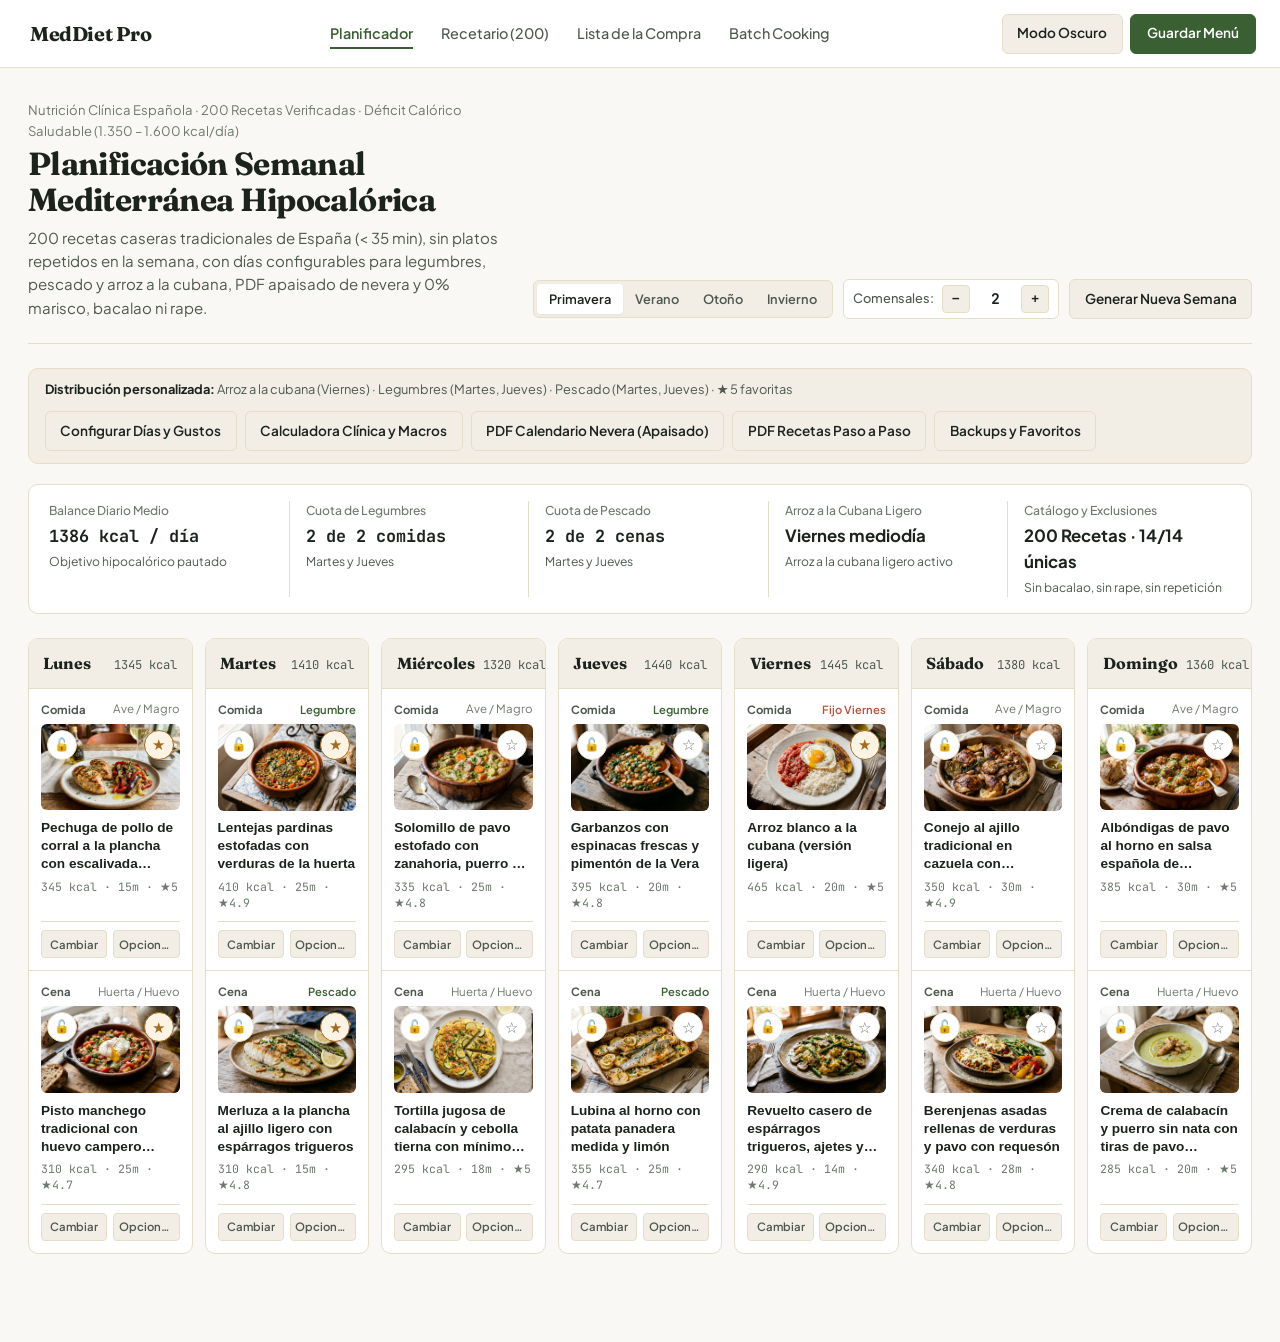
==== commit 4564762d: "fix: resolver rutas relativas de imagenes en subdirectorios de hosting y sincronizar assets" ====
--- a/index.html
+++ b/index.html
@@ -9,6 +9,8 @@
     <meta property="og:description" content="Aplicación web profesional (LAMP + Vanilla JS ES6+) con 200 recetas mediterráneas españolas hipocalóricas verificadas, personalización de días, generador de PDF apaisado para nevera y recetario paso a paso, favoritos y copias de seguridad." />
     <meta property="og:type" content="website" />
     <meta name="twitter:card" content="summary_large_image" />
+    <meta name="theme-color" content="#3A5F32" />
+    <link rel="manifest" href="manifest.webmanifest" />
     <link rel="preconnect" href="https://fonts.googleapis.com" />
     <link rel="preconnect" href="https://fonts.gstatic.com" crossorigin />
     <link href="https://fonts.googleapis.com/css2?family=Fraunces:opsz,wght@9..144,600;9..144,700&family=JetBrains+Mono:wght@500;700&family=Plus+Jakarta+Sans:wght@400;500;600;700&display=swap" rel="stylesheet" />
@@ -96,6 +98,9 @@
             <button type="button" class="btn-secondary" id="open-preferences-btn">
               Configurar Días y Gustos
             </button>
+            <button type="button" class="btn-secondary" id="open-clinical-calc-btn">
+              Calculadora Clínica y Macros
+            </button>
             <button type="button" class="btn-secondary" id="open-fridge-pdf-btn">
               PDF Calendario Nevera (Apaisado)
             </button>
@@ -198,6 +203,9 @@
           </div>
 
           <div style="display: flex; flex-wrap: wrap; gap: 0.6rem;">
+            <button type="button" class="btn-secondary" id="toggle-pantry-basics-btn" aria-pressed="false">
+              Ocultar básicos de despensa (Sal, AOVE, Ajo)
+            </button>
             <button type="button" class="btn-primary" id="copy-whatsapp-btn">
               Copiar lista para WhatsApp
             </button>
@@ -209,6 +217,23 @@
             </button>
           </div>
         </div>
+
+        <!-- Formulario rápido para añadir artículos propios / desayuno / hogar a la lista de la compra -->
+        <form id="add-custom-shopping-form" class="sort-bar" style="margin-bottom: 1.15rem; gap: 0.65rem;" aria-label="Añadir artículo personalizado a la lista de la compra">
+          <label for="custom-shopping-input" class="slot-meta-line"><strong>Añadir extra o producto de desayuno/hogar:</strong></label>
+          <div style="display: flex; flex-wrap: wrap; gap: 0.5rem; flex: 1;">
+            <input
+              type="text"
+              id="custom-shopping-input"
+              class="search-input"
+              style="flex: 1; min-width: 220px;"
+              placeholder="Ej. Yogur natural 0%, Fruta de temporada, Café en grano, Papel de horno..."
+            />
+            <button type="submit" class="btn-secondary">
+              + Añadir a mi compra
+            </button>
+          </div>
+        </form>
 
         <div class="shopping-grid" id="shopping-aisles-grid"></div>
       </section>
@@ -422,6 +447,24 @@
       </div>
     </div>
 
+    <!-- ==================================================================
+         MODAL 8: CALCULADORA CLÍNICA (MIFFLIN-ST JEOR / IMC) Y MACROS SEMANALES
+         ================================================================== -->
+    <div class="modal-backdrop" id="clinical-calculator-modal" role="dialog" aria-modal="true" aria-labelledby="clinical-modal-title">
+      <div class="modal-dialog is-wide">
+        <header class="modal-header">
+          <div>
+            <h2 class="modal-title" id="clinical-modal-title">Calculadora Clínica de Déficit Calórico, IMC y Macronutrientes</h2>
+            <p class="slot-meta-line">Ecuación clínica de Mifflin-St Jeor + criterios SEEDO/OMS y auditoría en vivo de proteínas, hidratos y grasas de tu semana.</p>
+          </div>
+          <button type="button" class="btn-secondary" data-close-modal="true" aria-label="Cerrar calculadora clínica">
+            Cerrar
+          </button>
+        </header>
+        <div class="modal-body" id="clinical-modal-body"></div>
+      </div>
+    </div>
+
     <!-- NOTIFICACIÓN TOAST -->
     <div id="app-toast" class="toast-banner" role="status" aria-live="polite"></div>
 
--- a/assets/css/styles.css
+++ b/assets/css/styles.css
@@ -67,12 +67,12 @@
 *::after {
   box-sizing: border-box;
   margin: 0;
-  padding: 0;
 }
 
 html {
   font-size: 16px;
   scroll-behavior: smooth;
+  text-size-adjust: 100%;
   -webkit-text-size-adjust: 100%;
 }
 
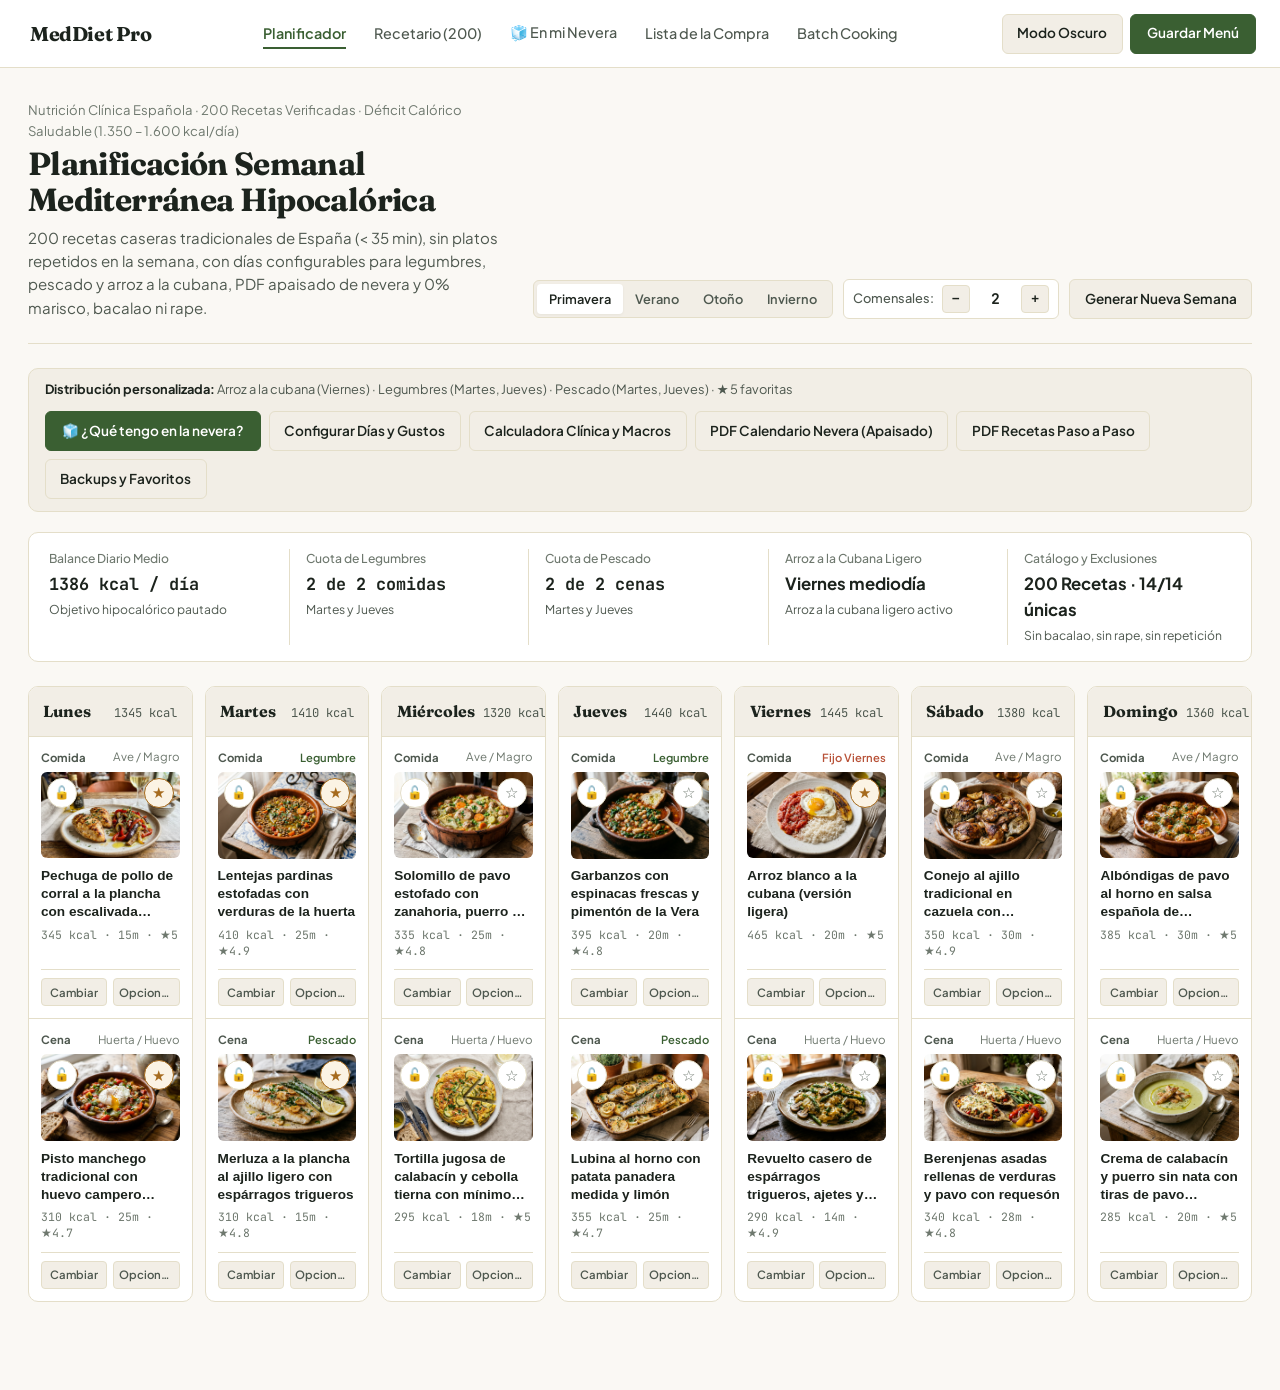
==== commit 391ab308: "feat: buscador de recetas por ingredientes de nevera, fichas detalladas con enlaces a fuentes y suit" ====
--- a/index.html
+++ b/index.html
@@ -31,6 +31,9 @@
           <button type="button" class="nav-link" data-nav-view="catalog">
             Recetario (200)
           </button>
+          <button type="button" class="nav-link" data-nav-view="fridge">
+            🧊 En mi Nevera
+          </button>
           <button type="button" class="nav-link" data-nav-view="shopping">
             Lista de la Compra
           </button>
@@ -95,6 +98,9 @@
             <strong>Distribución activa:</strong> Arroz a la cubana (Viernes) · Legumbres (Martes, Jueves) · Pescado (Martes, Jueves) · 0 repeticiones semanales
           </div>
           <div class="utility-actions-group">
+            <button type="button" class="btn-primary" data-nav-view="fridge" style="background: var(--accent-primary);" title="Buscar recetas con los ingredientes que tienes en tu nevera">
+              🧊 ¿Qué tengo en la nevera?
+            </button>
             <button type="button" class="btn-secondary" id="open-preferences-btn">
               Configurar Días y Gustos
             </button>
@@ -188,6 +194,93 @@
         </div>
 
         <div class="catalog-grid" id="catalog-recipes-grid"></div>
+      </section>
+
+      <!-- ==================================================================
+           VISTA: ¿QUÉ TENGO EN LA NEVERA? (BUSCADOR DE APROVECHAMIENTO)
+           ================================================================== -->
+      <section id="view-fridge" class="view-section" aria-label="Buscador por ingredientes de la nevera">
+        <div class="section-toolbar" style="flex-direction: column; align-items: flex-start; gap: 0.75rem;">
+          <div>
+            <h2 class="aisle-title" style="font-size: 1.35rem; margin-bottom: 0.25rem;">🧊 Buscador de Aprovechamiento: ¿Qué tengo en la nevera?</h2>
+            <p class="slot-meta-line">
+              Selecciona o escribe los ingredientes que tienes en casa y descubre al instante qué recetas mediterráneas puedes cocinar hoy de inmediato o con los mínimos ingredientes faltantes.
+            </p>
+          </div>
+        </div>
+
+        <div class="fridge-quick-panel">
+          <div class="fridge-group-title">1. Selecciona ingredientes rápidos que tengas en casa:</div>
+          
+          <div class="slot-meta-line" style="margin-bottom: 0.35rem; font-weight: 600;">Proteínas y Huevos:</div>
+          <div class="fridge-chips-wrap" id="fridge-protein-chips"></div>
+
+          <div class="slot-meta-line" style="margin-bottom: 0.35rem; font-weight: 600;">Verduras y Huerta:</div>
+          <div class="fridge-chips-wrap" id="fridge-veggie-chips"></div>
+
+          <div class="slot-meta-line" style="margin-bottom: 0.35rem; font-weight: 600;">Legumbres y Arroces:</div>
+          <div class="fridge-chips-wrap" id="fridge-grain-chips"></div>
+
+          <div style="margin-top: 1rem;">
+            <label for="fridge-ingredient-search-input" class="fridge-group-title" style="display: block;">
+              2. O busca cualquier otro ingrediente del catálogo:
+            </label>
+            <div style="display: flex; gap: 0.5rem; flex-wrap: wrap;">
+              <input
+                type="search"
+                id="fridge-ingredient-search-input"
+                class="search-input"
+                style="flex: 1; min-width: 250px;"
+                placeholder="Escribe calabaza, salmón, alcachofas, espárragos, pavo..."
+                list="fridge-ingredients-datalist"
+              />
+              <datalist id="fridge-ingredients-datalist"></datalist>
+              <button type="button" class="btn-secondary" id="fridge-add-input-btn">
+                + Añadir a mi nevera
+              </button>
+            </div>
+          </div>
+
+          <div class="fridge-selected-bar" id="fridge-selected-container">
+            <span class="slot-meta-line" style="font-weight: 700; color: var(--accent-primary);">En tu nevera:</span>
+            <div id="fridge-selected-tags" style="display: flex; flex-wrap: wrap; gap: 0.4rem; align-items: center;"></div>
+            <button type="button" class="btn-secondary" id="fridge-clear-all-btn" style="padding: 0.25rem 0.6rem; font-size: 0.78rem; margin-left: auto;">
+              Limpiar nevera
+            </button>
+          </div>
+
+          <div class="sort-bar" style="margin-top: 1rem; border-top: 1px solid var(--border-hairline); padding-top: 0.85rem; justify-content: space-between; flex-wrap: wrap; gap: 0.75rem;">
+            <label style="display: inline-flex; align-items: center; gap: 0.45rem; font-size: 0.85rem; cursor: pointer;">
+              <input type="checkbox" id="fridge-ignore-pantry-checkbox" checked />
+              <span>Contar con básicos de despensa (AOVE, ajo, pimentón, caldo)</span>
+            </label>
+
+            <div style="display: flex; align-items: center; gap: 0.65rem; flex-wrap: wrap;">
+              <label for="fridge-slot-filter" class="slot-meta-line"><strong>Momento:</strong></label>
+              <select id="fridge-slot-filter" class="search-input" style="padding: 0.3rem 0.6rem; font-size: 0.85rem;">
+                <option value="all">Todas las tomas</option>
+                <option value="lunch">Comidas (mediodía)</option>
+                <option value="dinner">Cenas ligeras</option>
+              </select>
+
+              <label for="fridge-season-filter" class="slot-meta-line"><strong>Temporada:</strong></label>
+              <select id="fridge-season-filter" class="search-input" style="padding: 0.3rem 0.6rem; font-size: 0.85rem;">
+                <option value="all">Cualquier temporada</option>
+                <option value="primavera">Primavera</option>
+                <option value="verano">Verano</option>
+                <option value="otono">Otoño</option>
+                <option value="invierno">Invierno</option>
+              </select>
+            </div>
+          </div>
+        </div>
+
+        <div style="display: flex; align-items: center; justify-content: space-between; margin-bottom: 0.85rem; flex-wrap: wrap; gap: 0.5rem;">
+          <h3 class="aisle-title" id="fridge-results-title">Recetas recomendadas según tu nevera</h3>
+          <span class="slot-meta-line tabular-nums" id="fridge-results-count">Calculando...</span>
+        </div>
+
+        <div class="catalog-grid" id="fridge-results-grid"></div>
       </section>
 
       <!-- ==================================================================
@@ -266,6 +359,9 @@
       </button>
       <button type="button" class="mobile-nav-btn" data-nav-view="catalog">
         <span>Recetario</span>
+      </button>
+      <button type="button" class="mobile-nav-btn" data-nav-view="fridge">
+        <span>🧊 Nevera</span>
       </button>
       <button type="button" class="mobile-nav-btn" data-nav-view="shopping">
         <span>Compra</span>
@@ -465,6 +561,22 @@
       </div>
     </div>
 
+    <!-- MODAL SELECTOR DE DÍA PARA RECETA DE LA NEVERA -->
+    <div class="modal-backdrop" id="fridge-slot-modal" role="dialog" aria-modal="true" aria-labelledby="fridge-slot-modal-title">
+      <div class="modal-dialog">
+        <header class="modal-header">
+          <div>
+            <h2 class="modal-title" id="fridge-slot-modal-title">Añadir Receta a tu Menú Semanal</h2>
+            <p class="slot-meta-line" id="fridge-slot-modal-subtitle">Selecciona en qué día y momento deseas programar este plato.</p>
+          </div>
+          <button type="button" class="btn-secondary" data-close-modal="true" aria-label="Cerrar asignación de día">
+            Cerrar
+          </button>
+        </header>
+        <div class="modal-body" id="fridge-slot-modal-body"></div>
+      </div>
+    </div>
+
     <!-- NOTIFICACIÓN TOAST -->
     <div id="app-toast" class="toast-banner" role="status" aria-live="polite"></div>
 
--- a/assets/css/styles.css
+++ b/assets/css/styles.css
@@ -1667,3 +1667,170 @@
   }
 }
 
+/* ==========================================================================
+   BUSCADOR DE APROVECHAMIENTO: ¿QUÉ TENGO EN LA NEVERA?
+   ========================================================================== */
+.fridge-quick-panel {
+  background: var(--bg-surface);
+  border: 1px solid var(--border-hairline);
+  border-radius: var(--radius-md);
+  padding: 1.25rem 1.4rem;
+  margin-bottom: 1.4rem;
+  box-shadow: 0 1px 3px rgba(0, 0, 0, 0.04);
+}
+
+.fridge-group-title {
+  font-size: 0.82rem;
+  font-weight: 700;
+  text-transform: uppercase;
+  letter-spacing: 0.05em;
+  color: var(--text-muted);
+  margin-bottom: 0.5rem;
+}
+
+.fridge-chips-wrap {
+  display: flex;
+  flex-wrap: wrap;
+  gap: 0.45rem;
+  margin-bottom: 1rem;
+}
+
+.fridge-chip {
+  display: inline-flex;
+  align-items: center;
+  gap: 0.35rem;
+  padding: 0.38rem 0.75rem;
+  font-size: 0.85rem;
+  font-family: inherit;
+  font-weight: 500;
+  color: var(--text-secondary);
+  background: var(--bg-subtle);
+  border: 1px solid var(--border-hairline);
+  border-radius: 9999px;
+  cursor: pointer;
+  transition: all 140ms ease;
+  user-select: none;
+}
+
+.fridge-chip:hover {
+  background: var(--bg-canvas);
+  border-color: var(--border-strong);
+  color: var(--text-primary);
+}
+
+.fridge-chip.is-active {
+  background: var(--accent-primary);
+  border-color: var(--accent-primary);
+  color: #FFFFFF;
+  font-weight: 600;
+  box-shadow: 0 1px 4px rgba(58, 95, 50, 0.25);
+}
+
+.fridge-selected-bar {
+  display: flex;
+  flex-wrap: wrap;
+  align-items: center;
+  gap: 0.5rem;
+  padding: 0.75rem 1rem;
+  background: var(--accent-primary-soft);
+  border-radius: var(--radius-sm);
+  margin-top: 0.75rem;
+}
+
+.fridge-selected-tag {
+  display: inline-flex;
+  align-items: center;
+  gap: 0.3rem;
+  background: var(--bg-surface);
+  border: 1px solid var(--accent-primary);
+  color: var(--accent-primary);
+  font-size: 0.82rem;
+  font-weight: 600;
+  padding: 0.25rem 0.55rem;
+  border-radius: var(--radius-sm);
+}
+
+.fridge-selected-tag button {
+  background: transparent;
+  border: none;
+  cursor: pointer;
+  color: var(--accent-terracotta);
+  font-size: 0.95rem;
+  line-height: 1;
+  padding: 0 0.15rem;
+  font-weight: bold;
+}
+
+.fridge-badge {
+  display: inline-block;
+  padding: 0.3rem 0.65rem;
+  border-radius: var(--radius-sm);
+  font-size: 0.78rem;
+  font-weight: 700;
+  letter-spacing: 0.02em;
+}
+
+.fridge-badge.is-full {
+  background: #E8F5E9;
+  color: #1B5E20;
+  border: 1px solid #A5D6A7;
+}
+
+.fridge-badge.is-partial {
+  background: #FFF8E1;
+  color: #B78103;
+  border: 1px solid #FFE082;
+}
+
+.fridge-missing-line {
+  font-size: 0.78rem;
+  color: var(--accent-terracotta);
+  margin-top: 0.35rem;
+  font-weight: 500;
+}
+
+.fridge-match-pill {
+  display: inline-block;
+  font-size: 0.75rem;
+  padding: 0.15rem 0.45rem;
+  border-radius: 4px;
+  background: #EBF1E8;
+  color: #2D4B26;
+  margin-right: 0.25rem;
+  margin-bottom: 0.25rem;
+}
+
+.fridge-missing-pill {
+  display: inline-block;
+  font-size: 0.75rem;
+  padding: 0.15rem 0.45rem;
+  border-radius: 4px;
+  background: #F9ECE8;
+  color: #B85238;
+  margin-right: 0.25rem;
+  margin-bottom: 0.25rem;
+}
+
+.recipe-source-badge {
+  margin-top: 0.85rem;
+  padding: 0.75rem 1rem;
+  background: var(--bg-subtle);
+  border-radius: var(--radius-sm);
+  border-left: 3px solid var(--accent-primary);
+  display: flex;
+  align-items: center;
+  justify-content: space-between;
+  gap: 0.75rem;
+  flex-wrap: wrap;
+}
+
+.recipe-source-badge a {
+  text-decoration: none;
+  font-weight: 600;
+  color: var(--accent-primary);
+}
+
+.recipe-source-badge a:hover {
+  text-decoration: underline;
+}
+
